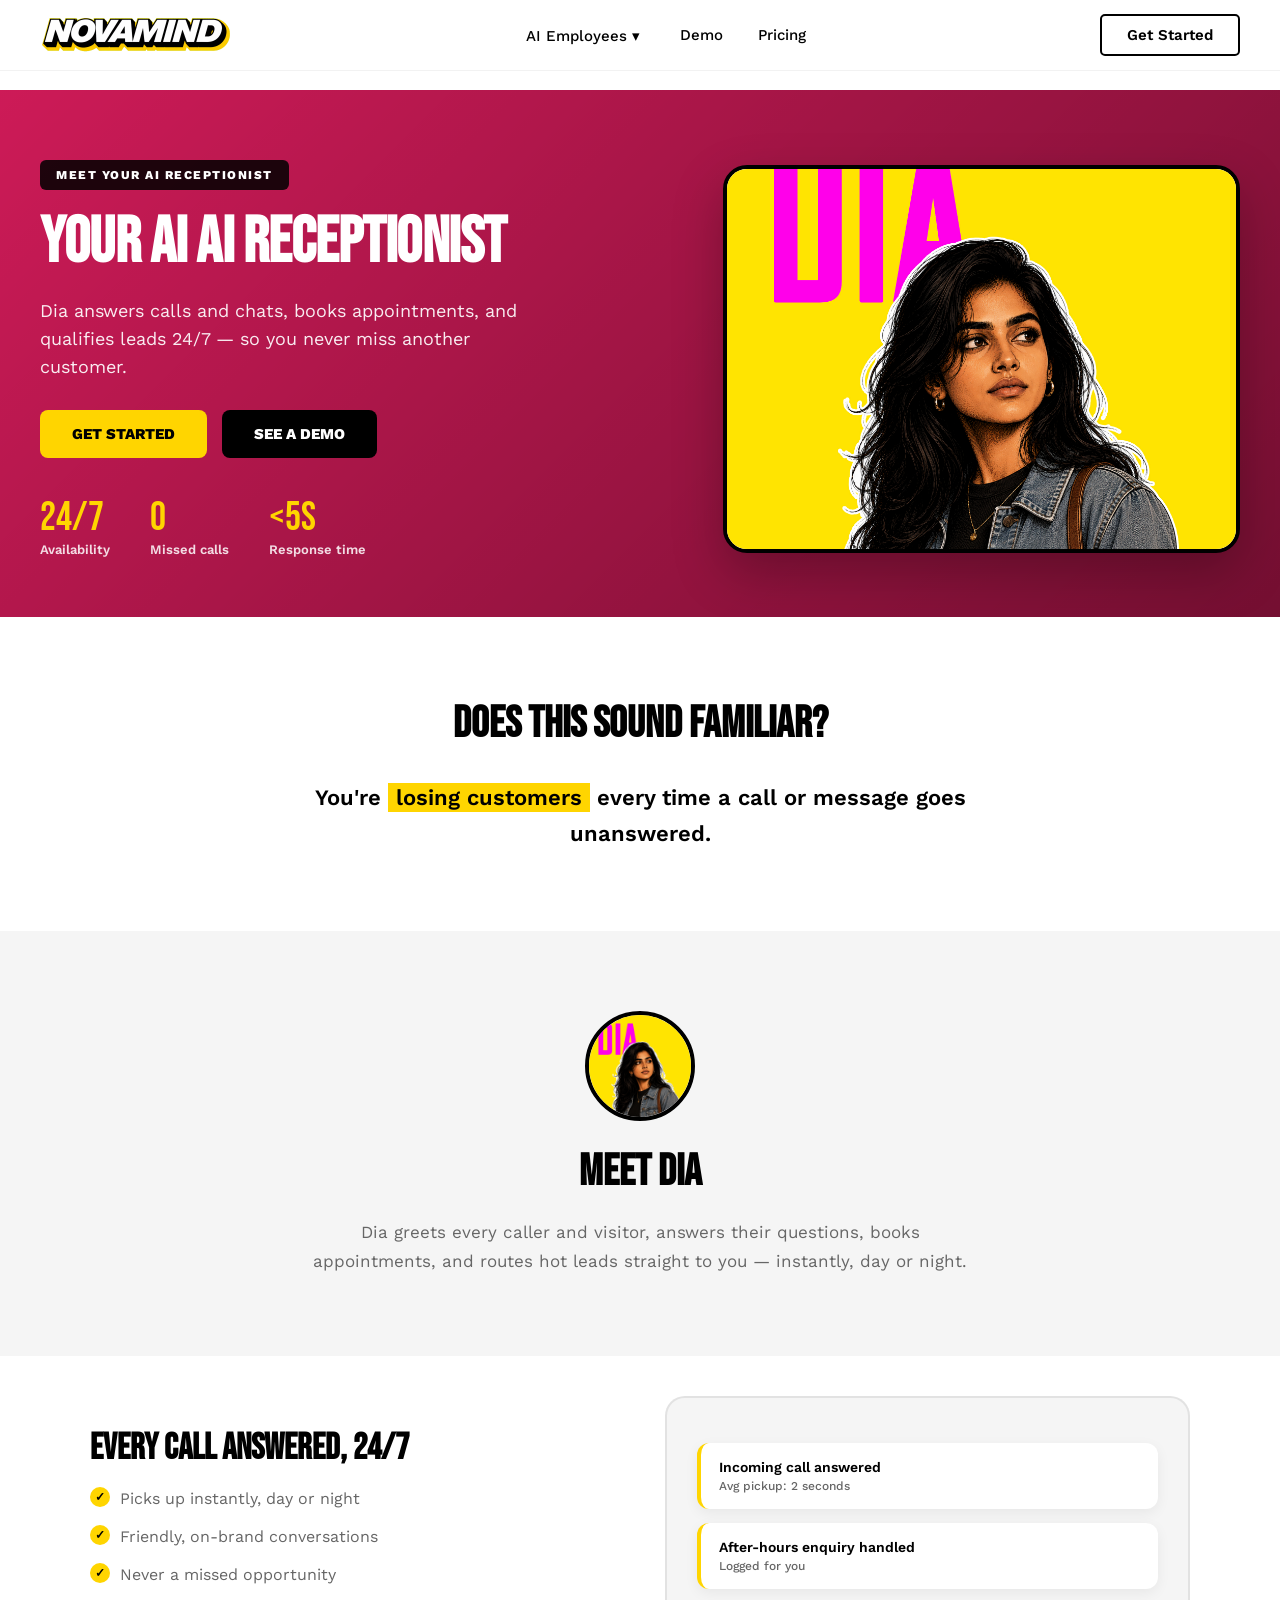
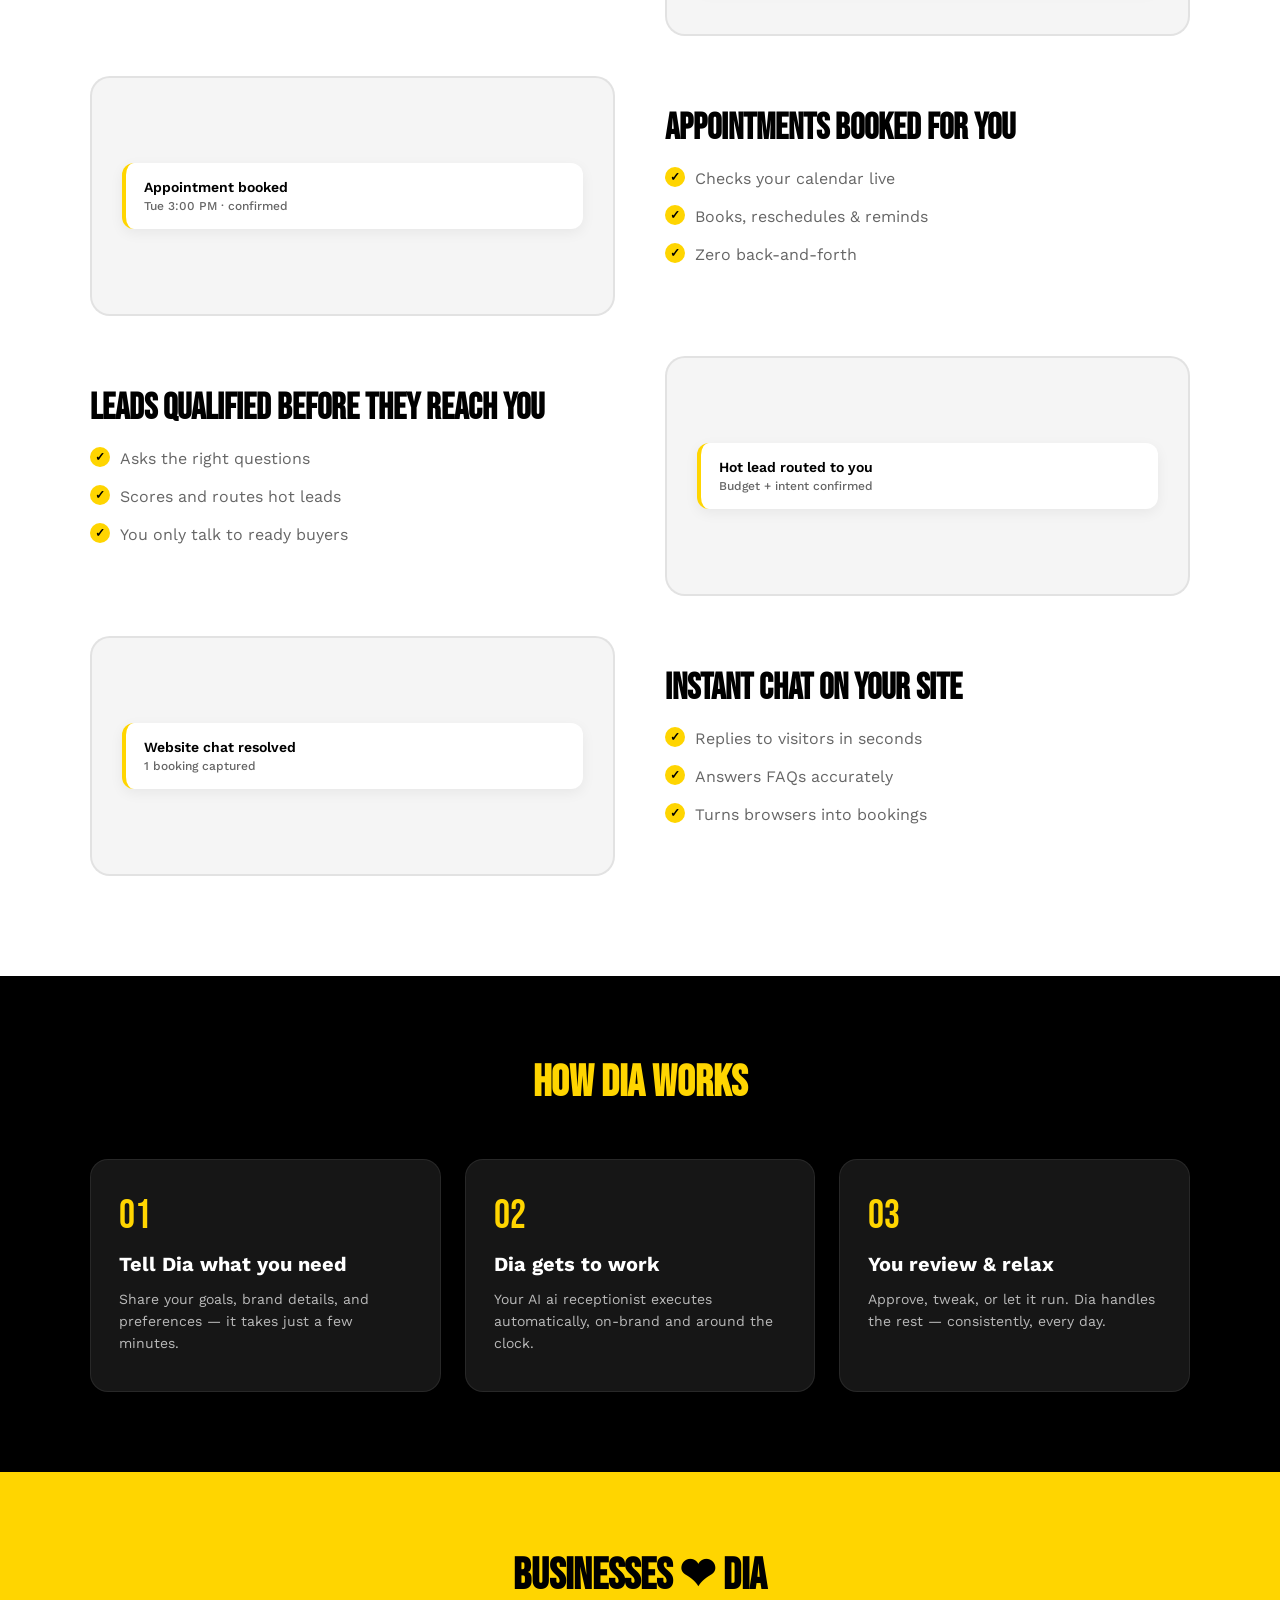
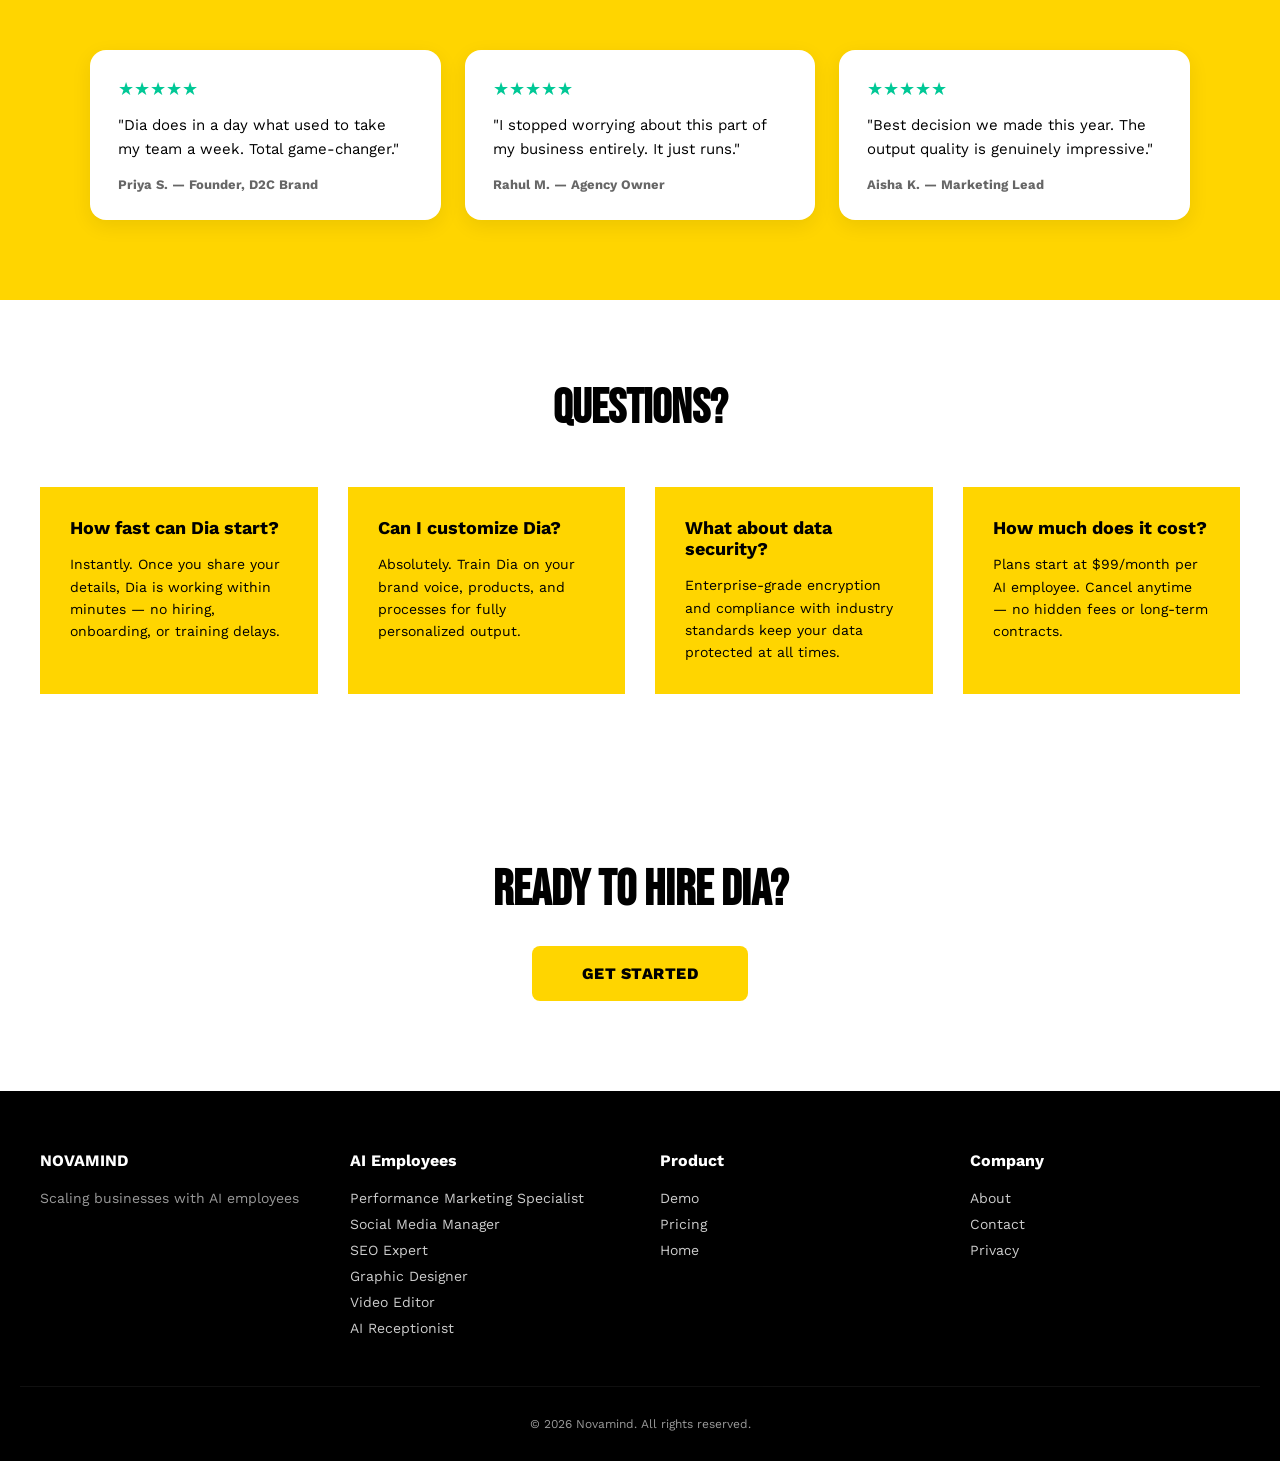
==== ai-receptionist.html @ 748427e6 "Add individual detail pages for all 6 AI employees Create Marblism-style detail pages (hero, meet, f" ====
<!DOCTYPE html>
<html lang="en">
<head>
    <meta charset="UTF-8">
    <meta name="viewport" content="width=device-width, initial-scale=1.0">
    <title>Dia — Your AI AI Receptionist | Novamind</title>
    <link rel="icon" type="image/png" href="images/favicon.png">
    <link rel="apple-touch-icon" href="images/favicon.png">
    <link rel="stylesheet" href="css/style.css?v=18">
    <link rel="stylesheet" href="css/employee.css?v=1">
</head>
<body>
    <header class="header">
        <div class="header-content">
            <a href="index.html" class="logo"><img src="images/novamind-logo-nopad.png" alt="NOVAMIND"></a>
            <nav class="nav desktop-nav">
                <div class="nav-dropdown-wrapper">
                    <a href="index.html#ai-employees" class="dropdown">AI Employees ▾</a>
                    <div class="ai-dropdown-panel">
                        <div class="ai-dropdown-grid">
                            <a href="performance-marketing.html" class="ai-emp-item">
                                <div class="ai-emp-avatar" style="background: #FF6F00;">
                                    <img src="images/jaggu.jpeg" alt="JAGGU" onerror="this.style.display='none'">
                                </div>
                                <div class="ai-emp-info">
                                    <h4>Performance Marketing Specialist</h4>
                                    <span>JAGGU</span>
                                </div>
                            </a>
                            <a href="social-media-manager.html" class="ai-emp-item">
                                <div class="ai-emp-avatar" style="background: #9C27B0;">
                                    <img src="images/radhe.jpeg" alt="RADHE" onerror="this.style.display='none'">
                                </div>
                                <div class="ai-emp-info">
                                    <h4>Social Media Manager</h4>
                                    <span>RADHE</span>
                                </div>
                            </a>
                            <a href="seo-expert.html" class="ai-emp-item">
                                <div class="ai-emp-avatar" style="background: #2962FF;">
                                    <img src="images/arjun.jpeg" alt="ARJUN" onerror="this.style.display='none'">
                                </div>
                                <div class="ai-emp-info">
                                    <h4>SEO Expert</h4>
                                    <span>ARJUN</span>
                                </div>
                            </a>
                            <a href="graphic-designer.html" class="ai-emp-item">
                                <div class="ai-emp-avatar" style="background: #00BCD4;">
                                    <img src="images/dayana.jpeg" alt="DAYANA" onerror="this.style.display='none'">
                                </div>
                                <div class="ai-emp-info">
                                    <h4>Graphic Designer</h4>
                                    <span>DAYANA</span>
                                </div>
                            </a>
                            <a href="video-editor.html" class="ai-emp-item">
                                <div class="ai-emp-avatar" style="background: #7C4DFF;">
                                    <img src="images/rukku.jpeg" alt="RUKKU" onerror="this.style.display='none'">
                                </div>
                                <div class="ai-emp-info">
                                    <h4>Video Editor</h4>
                                    <span>RUKKU</span>
                                </div>
                            </a>
                            <a href="ai-receptionist.html" class="ai-emp-item active">
                                <div class="ai-emp-avatar" style="background: #E91E63;">
                                    <img src="images/dia.jpeg" alt="DIA" onerror="this.style.display='none'">
                                </div>
                                <div class="ai-emp-info">
                                    <h4>AI Receptionist</h4>
                                    <span>DIA</span>
                                </div>
                            </a>
                        </div>
                    </div>
                </div>
                <a href="index.html#demo">Demo</a>
                <a href="index.html#pricing">Pricing</a>
            </nav>
            <div class="nav-actions desktop-nav">
                <a href="index.html#get-started" class="get-started-btn">Get Started</a>
            </div>
            <button class="hamburger-menu" id="hamburgerMenu"><span></span><span></span><span></span></button>
        </div>
    </header>

    <div class="mobile-menu-overlay" id="mobileMenuOverlay">
        <div class="mobile-menu-header">
            <a href="index.html" class="logo"><img src="images/novamind-logo-nopad.png" alt="NOVAMIND"></a>
            <button class="close-menu" id="closeMenu">✕</button>
        </div>
        <div class="mobile-menu-content">
            <div class="mobile-menu-section">
                <h3>AI Employees</h3>
                <div class="mobile-menu-grid">
                    <a href="performance-marketing.html" class="mobile-menu-card">
                        <div class="menu-card-img" style="background: #FF6F00;"></div>
                        <h4>Performance Marketing Specialist</h4>
                        <p>Jaggu — your AI performance marketing specialist.</p>
                    </a>
                    <a href="social-media-manager.html" class="mobile-menu-card">
                        <div class="menu-card-img" style="background: #9C27B0;"></div>
                        <h4>Social Media Manager</h4>
                        <p>Radhe — your AI social media manager.</p>
                    </a>
                    <a href="seo-expert.html" class="mobile-menu-card">
                        <div class="menu-card-img" style="background: #2962FF;"></div>
                        <h4>SEO Expert</h4>
                        <p>Arjun — your AI seo expert.</p>
                    </a>
                    <a href="graphic-designer.html" class="mobile-menu-card">
                        <div class="menu-card-img" style="background: #00BCD4;"></div>
                        <h4>Graphic Designer</h4>
                        <p>Dayana — your AI graphic designer.</p>
                    </a>
                    <a href="video-editor.html" class="mobile-menu-card">
                        <div class="menu-card-img" style="background: #7C4DFF;"></div>
                        <h4>Video Editor</h4>
                        <p>Rukku — your AI video editor.</p>
                    </a>
                    <a href="ai-receptionist.html" class="mobile-menu-card">
                        <div class="menu-card-img" style="background: #E91E63;"></div>
                        <h4>AI Receptionist</h4>
                        <p>Dia — your AI ai receptionist.</p>
                    </a>
                </div>
            </div>
            <div class="mobile-menu-buttons">
                <a href="index.html#get-started" class="mobile-get-started-btn">GET STARTED</a>
            </div>
        </div>
    </div>

    <main class="emp-page">
        <!-- Hero -->
        <section class="emp-hero" style="background-color: #E91E63;">
            <div class="emp-hero-inner">
                <div class="emp-hero-text">
                    <span class="emp-hero-tag">Meet your AI receptionist</span>
                    <h1>YOUR AI AI RECEPTIONIST</h1>
                    <p class="emp-hero-desc">Dia answers calls and chats, books appointments, and qualifies leads 24/7 — so you never miss another customer.</p>
                    <div class="emp-hero-cta">
                        <a href="index.html#get-started" class="emp-btn emp-btn-primary">GET STARTED</a>
                        <a href="index.html#demo" class="emp-btn emp-btn-secondary">SEE A DEMO</a>
                    </div>
                    <div class="emp-stats">
                        <div class="emp-stat"><div class="emp-stat-num">24/7</div><div class="emp-stat-label">Availability</div></div>
                        <div class="emp-stat"><div class="emp-stat-num">0</div><div class="emp-stat-label">Missed calls</div></div>
                        <div class="emp-stat"><div class="emp-stat-num"><5s</div><div class="emp-stat-label">Response time</div></div>
                    </div>
                </div>
                <div class="emp-hero-media">
                    <img src="images/dia.jpeg" alt="Dia, AI AI Receptionist">
                </div>
            </div>
        </section>

        <!-- Familiar -->
        <section class="emp-familiar">
            <h2>DOES THIS SOUND FAMILIAR?</h2>
            <blockquote>You're <span>losing customers</span> every time a call or message goes unanswered.</blockquote>
        </section>

        <!-- Meet -->
        <section class="emp-meet">
            <img src="images/dia.jpeg" alt="Dia" class="emp-meet-avatar">
            <h2>MEET DIA</h2>
            <p>Dia greets every caller and visitor, answers their questions, books appointments, and routes hot leads straight to you — instantly, day or night.</p>
        </section>

        <!-- Features -->
        <section class="emp-features">
        <div class="emp-feature">
            <div class="emp-feature-text">
                <h3>EVERY CALL ANSWERED, 24/7</h3>
                <ul>
                    <li>Picks up instantly, day or night</li>
                    <li>Friendly, on-brand conversations</li>
                    <li>Never a missed opportunity</li>
                </ul>
            </div>
            <div class="emp-feature-visual">
                <div class="emp-mock-row">Incoming call answered<small>Avg pickup: 2 seconds</small></div>
                <div class="emp-mock-row">After-hours enquiry handled<small>Logged for you</small></div>
            </div>
        </div>
        <div class="emp-feature">
            <div class="emp-feature-text">
                <h3>APPOINTMENTS BOOKED FOR YOU</h3>
                <ul>
                    <li>Checks your calendar live</li>
                    <li>Books, reschedules & reminds</li>
                    <li>Zero back-and-forth</li>
                </ul>
            </div>
            <div class="emp-feature-visual">
                <div class="emp-mock-row">Appointment booked<small>Tue 3:00 PM · confirmed</small></div>
            </div>
        </div>
        <div class="emp-feature">
            <div class="emp-feature-text">
                <h3>LEADS QUALIFIED BEFORE THEY REACH YOU</h3>
                <ul>
                    <li>Asks the right questions</li>
                    <li>Scores and routes hot leads</li>
                    <li>You only talk to ready buyers</li>
                </ul>
            </div>
            <div class="emp-feature-visual">
                <div class="emp-mock-row">Hot lead routed to you<small>Budget + intent confirmed</small></div>
            </div>
        </div>
        <div class="emp-feature">
            <div class="emp-feature-text">
                <h3>INSTANT CHAT ON YOUR SITE</h3>
                <ul>
                    <li>Replies to visitors in seconds</li>
                    <li>Answers FAQs accurately</li>
                    <li>Turns browsers into bookings</li>
                </ul>
            </div>
            <div class="emp-feature-visual">
                <div class="emp-mock-row">Website chat resolved<small>1 booking captured</small></div>
            </div>
        </div>
        </section>

        <!-- How it works -->
        <section class="emp-how">
            <h2>HOW DIA WORKS</h2>
            <div class="emp-how-grid">
            <div class="emp-step">
                <div class="emp-step-num">01</div>
                <h4>Tell Dia what you need</h4>
                <p>Share your goals, brand details, and preferences — it takes just a few minutes.</p>
            </div>
            <div class="emp-step">
                <div class="emp-step-num">02</div>
                <h4>Dia gets to work</h4>
                <p>Your AI ai receptionist executes automatically, on-brand and around the clock.</p>
            </div>
            <div class="emp-step">
                <div class="emp-step-num">03</div>
                <h4>You review & relax</h4>
                <p>Approve, tweak, or let it run. Dia handles the rest — consistently, every day.</p>
            </div>
            </div>
        </section>

        <!-- Reviews -->
        <section class="emp-reviews">
            <h2>BUSINESSES ❤ DIA</h2>
            <div class="emp-reviews-grid">
            <div class="emp-review">
                <div class="emp-review-stars">★★★★★</div>
                <p>"Dia does in a day what used to take my team a week. Total game-changer."</p>
                <div class="emp-review-author">Priya S. — Founder, D2C Brand</div>
            </div>
            <div class="emp-review">
                <div class="emp-review-stars">★★★★★</div>
                <p>"I stopped worrying about this part of my business entirely. It just runs."</p>
                <div class="emp-review-author">Rahul M. — Agency Owner</div>
            </div>
            <div class="emp-review">
                <div class="emp-review-stars">★★★★★</div>
                <p>"Best decision we made this year. The output quality is genuinely impressive."</p>
                <div class="emp-review-author">Aisha K. — Marketing Lead</div>
            </div>
            </div>
        </section>

        <!-- FAQ -->
        <section class="questions-section">
            <h2>QUESTIONS?</h2>
            <div class="questions-grid">
            <div class="question-card">
                <h3>How fast can Dia start?</h3>
                <p>Instantly. Once you share your details, Dia is working within minutes — no hiring, onboarding, or training delays.</p>
            </div>
            <div class="question-card">
                <h3>Can I customize Dia?</h3>
                <p>Absolutely. Train Dia on your brand voice, products, and processes for fully personalized output.</p>
            </div>
            <div class="question-card">
                <h3>What about data security?</h3>
                <p>Enterprise-grade encryption and compliance with industry standards keep your data protected at all times.</p>
            </div>
            <div class="question-card">
                <h3>How much does it cost?</h3>
                <p>Plans start at $99/month per AI employee. Cancel anytime — no hidden fees or long-term contracts.</p>
            </div>
            </div>
        </section>

        <!-- Bottom CTA -->
        <section class="emp-bottom">
            <h2>READY TO HIRE DIA?</h2>
            <a href="index.html#get-started" class="cta-button">GET STARTED</a>
        </section>
    </main>

    <footer>
        <div class="footer-content">
            <div class="footer-column">
                <h4>NOVAMIND</h4>
                <p class="footer-desc">Scaling businesses with AI employees</p>
            </div>
            <div class="footer-column">
                <h4>AI Employees</h4>
                <a href="performance-marketing.html">Performance Marketing Specialist</a>
                <a href="social-media-manager.html">Social Media Manager</a>
                <a href="seo-expert.html">SEO Expert</a>
                <a href="graphic-designer.html">Graphic Designer</a>
                <a href="video-editor.html">Video Editor</a>
                <a href="ai-receptionist.html">AI Receptionist</a>
            </div>
            <div class="footer-column">
                <h4>Product</h4>
                <a href="index.html#demo">Demo</a>
                <a href="index.html#pricing">Pricing</a>
                <a href="index.html">Home</a>
            </div>
            <div class="footer-column">
                <h4>Company</h4>
                <a href="#">About</a>
                <a href="#">Contact</a>
                <a href="#">Privacy</a>
            </div>
        </div>
        <div class="footer-bottom">© 2026 Novamind. All rights reserved.</div>
    </footer>

    <script src="js/script.js?v=3"></script>
</body>
</html>
---- css/style.css ----
/* Google Fonts */
@import url('https://fonts.googleapis.com/css2?family=Bebas+Neue&family=Work+Sans:wght@400;500;600;700;800;900&display=swap');

/* CSS Variables */
:root {
    --yellow: #FFD500;
    --black: #000000;
    --white: #FFFFFF;
    --gray: #666666;
    --light-gray: #f5f5f5;
}

/* Reset & Base Styles */
* {
    margin: 0;
    padding: 0;
    box-sizing: border-box;
}

body {
    font-family: 'Work Sans', sans-serif;
    overflow-x: hidden;
    scroll-behavior: smooth;
    background: var(--white);
}

/* Fixed Header - White Background */
.header {
    position: fixed;
    top: 0;
    left: 0;
    width: 100%;
    padding: 14px 0;
    background: rgba(255, 255, 255, 0.95);
    backdrop-filter: blur(10px);
    -webkit-backdrop-filter: blur(10px);
    z-index: 1000;
    transition: all 0.3s ease;
    border-bottom: 1px solid rgba(0, 0, 0, 0.05);
}

.header.scrolled {
    background: rgba(255, 255, 255, 0.98);
    box-shadow: 0 2px 10px rgba(0, 0, 0, 0.05);
}

.header-content {
    max-width: 1400px;
    margin: 0 auto;
    display: flex;
    justify-content: space-between;
    align-items: center;
    padding: 0 40px;
}

.logo {
    color: var(--black);
    font-size: 24px;
    font-weight: 900;
    letter-spacing: -0.5px;
    font-style: italic;
    display: inline-flex;
    align-items: center;
}

.logo img {
    height: 38px;
    width: auto;
    display: block;
}

.nav {
    display: flex;
    gap: 35px;
    align-items: center;
}

.nav a {
    color: var(--black);
    text-decoration: none;
    font-size: 15px;
    font-weight: 500;
    transition: opacity 0.3s ease;
    position: relative;
}

.nav a:hover {
    opacity: 0.6;
}

.dropdown::after {
    content: '';
    margin-left: 5px;
}

/* AI Employees Dropdown Panel */
.nav-dropdown-wrapper {
    position: relative;
}

.ai-dropdown-panel {
    position: absolute;
    top: calc(100% + 22px);
    left: -20px;
    width: 720px;
    max-width: 92vw;
    background: var(--white);
    border: 4px solid var(--black);
    border-radius: 24px;
    box-shadow: 0 20px 60px rgba(0, 0, 0, 0.18);
    padding: 30px;
    opacity: 0;
    visibility: hidden;
    transform: translateY(10px);
    transition: opacity 0.25s ease, transform 0.25s ease, visibility 0.25s ease;
    z-index: 1500;
}

.nav-dropdown-wrapper:hover .ai-dropdown-panel {
    opacity: 1;
    visibility: visible;
    transform: translateY(0);
}

/* Invisible bridge so hover doesn't break between link and panel */
.ai-dropdown-panel::before {
    content: '';
    position: absolute;
    top: -30px;
    left: 0;
    width: 100%;
    height: 30px;
}

.ai-dropdown-grid {
    display: grid;
    grid-template-columns: 1fr 1fr;
    gap: 12px 30px;
}

.ai-emp-item {
    display: flex;
    align-items: center;
    gap: 16px;
    padding: 12px;
    border-radius: 16px;
    text-decoration: none;
    transition: background 0.2s ease;
}

.ai-emp-item:hover {
    background: var(--light-gray);
}

.ai-emp-avatar {
    width: 56px;
    height: 56px;
    border-radius: 14px;
    flex-shrink: 0;
    overflow: hidden;
}

.ai-emp-avatar img {
    width: 100%;
    height: 100%;
    object-fit: cover;
}

.ai-emp-info h4 {
    font-size: 18px;
    font-weight: 700;
    color: var(--black);
    margin-bottom: 2px;
    line-height: 1.2;
}

.ai-emp-info span {
    font-size: 13px;
    font-weight: 600;
    color: var(--gray);
    letter-spacing: 1px;
    text-transform: uppercase;
}

.nav-actions {
    display: flex;
    gap: 20px;
    align-items: center;
}

.login-btn {
    color: var(--black);
    text-decoration: none;
    font-size: 15px;
    font-weight: 500;
    transition: opacity 0.3s ease;
}

.login-btn:hover {
    opacity: 0.6;
}

.get-started-btn {
    color: var(--black);
    text-decoration: none;
    font-size: 15px;
    font-weight: 600;
    padding: 10px 25px;
    border: 2px solid var(--black);
    border-radius: 5px;
    transition: all 0.3s ease;
}

.get-started-btn:hover {
    background: var(--black);
    color: var(--white);
}

/* Hamburger Menu - Hidden on Desktop */
.hamburger-menu {
    display: none;
    flex-direction: column;
    gap: 5px;
    background: transparent;
    border: none;
    cursor: pointer;
    padding: 8px;
    border-radius: 8px;
    transition: background 0.3s ease;
}

.hamburger-menu:hover {
    background: rgba(0, 0, 0, 0.05);
}

.hamburger-menu span {
    width: 25px;
    height: 3px;
    background: var(--black);
    border-radius: 2px;
    transition: all 0.3s ease;
}

/* Mobile Menu Overlay */
.mobile-menu-overlay {
    position: fixed;
    top: 0;
    left: 0;
    width: 100%;
    height: 100vh;
    background: var(--white);
    z-index: 2000;
    opacity: 0;
    visibility: hidden;
    transition: opacity 0.3s ease, visibility 0.3s ease;
    overflow-y: auto;
}

.mobile-menu-overlay.active {
    opacity: 1;
    visibility: visible;
}

.mobile-menu-header {
    display: flex;
    justify-content: space-between;
    align-items: center;
    padding: 20px;
    border-bottom: 1px solid rgba(0, 0, 0, 0.1);
}

.close-menu {
    background: rgba(0, 0, 0, 0.05);
    border: none;
    width: 45px;
    height: 45px;
    border-radius: 10px;
    font-size: 24px;
    cursor: pointer;
    display: flex;
    align-items: center;
    justify-content: center;
    transition: background 0.3s ease;
}

.close-menu:hover {
    background: rgba(0, 0, 0, 0.1);
}

.mobile-menu-content {
    padding: 30px 20px;
}

.mobile-menu-section h3 {
    font-size: 28px;
    font-weight: 700;
    margin-bottom: 20px;
}

.mobile-menu-grid {
    display: flex;
    flex-direction: column;
    gap: 15px;
    margin-bottom: 40px;
}

.mobile-menu-card {
    background: var(--white);
    border: 1px solid rgba(0, 0, 0, 0.1);
    border-radius: 15px;
    padding: 20px;
    text-decoration: none;
    color: var(--black);
    transition: transform 0.3s ease, box-shadow 0.3s ease;
}

.mobile-menu-card:hover {
    transform: translateY(-5px);
    box-shadow: 0 10px 30px rgba(0, 0, 0, 0.1);
}

.menu-card-img {
    width: 100%;
    height: 150px;
    border-radius: 10px;
    margin-bottom: 15px;
}

.mobile-menu-card h4 {
    font-size: 22px;
    font-weight: 700;
    margin-bottom: 8px;
}

.mobile-menu-card p {
    font-size: 14px;
    color: var(--gray);
    line-height: 1.5;
}

.mobile-menu-buttons {
    display: flex;
    flex-direction: column;
    gap: 15px;
}

.mobile-login-btn,
.mobile-get-started-btn {
    display: block;
    text-align: center;
    padding: 18px;
    border-radius: 10px;
    text-decoration: none;
    font-weight: 700;
    font-size: 16px;
    transition: all 0.3s ease;
}

.mobile-login-btn {
    background: var(--light-gray);
    color: var(--black);
}

.mobile-login-btn:hover {
    background: rgba(0, 0, 0, 0.1);
}

.mobile-get-started-btn {
    background: var(--yellow);
    color: var(--black);
}

.mobile-get-started-btn:hover {
    transform: translateY(-2px);
    box-shadow: 0 10px 25px rgba(255, 213, 0, 0.3);
}

/* Employee Cards Top - Two-row opposite marquee */
.employee-cards-top {
    overflow: hidden;
    padding: 100px 0 40px 0;
    background: var(--white);
}

.marquee-row {
    display: flex;
    overflow: hidden;
}

.marquee-row + .marquee-row {
    margin-top: 15px;
}

/* Desktop: single row only (hide the second/opposite row) */
.marquee-left {
    display: none;
}

.marquee-track {
    display: flex;
    flex-shrink: 0;
    will-change: transform;
}

.marquee-right .marquee-track {
    animation: marqueeRight 45s linear infinite;
}

.marquee-left .marquee-track {
    animation: marqueeLeft 45s linear infinite;
}

.marquee-row:hover .marquee-track {
    animation-play-state: paused;
}

@keyframes marqueeLeft {
    from { transform: translateX(0); }
    to   { transform: translateX(-50%); }
}

@keyframes marqueeRight {
    from { transform: translateX(-50%); }
    to   { transform: translateX(0); }
}

.employee-card-large {
    min-width: 320px;
    flex-shrink: 0;
    margin-right: 15px;
}

.card-img-large {
    width: 320px;
    height: 320px;
    border-radius: 25px;
    position: relative;
    overflow: hidden;
    transition: transform 0.3s ease;
    cursor: pointer;
    display: flex;
    align-items: flex-end;
    padding: 25px;
}

.employee-card-large:hover .card-img-large {
    transform: scale(1.05);
}

.card-photo {
    position: absolute;
    top: 0;
    left: 0;
    width: 100%;
    height: 100%;
    object-fit: cover;
    z-index: 1;
}

.card-content {
    width: 100%;
    position: relative;
    z-index: 2;
}

.card-label {
    display: none;
}

.card-title {
    background: var(--white);
    color: var(--black);
    padding: 10px 18px;
    display: inline-block;
    font-size: 14px;
    font-weight: 700;
    border-radius: 8px;
}

/* Hero Section */
.hero {
    background: var(--white);
    padding: 100px 40px 80px;
    text-align: center;
}

.hero h1 {
    font-family: 'Bebas Neue', sans-serif;
    font-size: 90px;
    letter-spacing: -1px;
    margin-bottom: 30px;
    line-height: 1;
    animation: fadeInUp 0.8s ease-out;
}

.hero p {
    font-size: 20px;
    color: var(--black);
    margin-bottom: 40px;
    line-height: 1.5;
    animation: fadeInUp 0.8s ease-out 0.2s backwards;
    font-weight: 400;
}

.cta-button {
    background: var(--yellow);
    color: var(--black);
    padding: 18px 50px;
    border: none;
    font-size: 16px;
    font-weight: 800;
    cursor: pointer;
    text-decoration: none;
    display: inline-block;
    transition: all 0.3s ease;
    animation: fadeInUp 0.8s ease-out 0.4s backwards;
    border-radius: 8px;
    letter-spacing: 0.5px;
}

.cta-button:hover {
    transform: translateY(-2px);
    box-shadow: 0 10px 25px rgba(255, 213, 0, 0.4);
}

.badges {
    display: flex;
    justify-content: center;
    gap: 30px;
    margin-top: 60px;
    flex-wrap: wrap;
}

.badge {
    display: flex;
    align-items: center;
    gap: 15px;
    padding: 15px 25px;
    background: var(--light-gray);
    border-radius: 10px;
}

.badge-icon {
    font-size: 32px;
}

.badge-text {
    text-align: left;
}

.badge-label {
    font-size: 10px;
    font-weight: 700;
    color: var(--gray);
    letter-spacing: 1px;
}

.badge-title {
    font-size: 14px;
    font-weight: 700;
    color: var(--black);
}

.badge-stars {
    font-size: 24px;
    color: #00C896;
}

.badge-subtitle {
    font-size: 14px;
    font-weight: 700;
    color: var(--black);
    margin-top: 5px;
}

.btn-center {
    margin-top: 40px;
}

/* Business Section */
.business-section {
    background: var(--white);
    padding: 80px 20px;
    max-width: 1200px;
    margin: 0 auto;
}

.business-section h2 {
    font-family: 'Bebas Neue', sans-serif;
    font-size: 56px;
    margin-bottom: 50px;
    text-align: center;
    line-height: 1.2;
}

.business-image-container {
    max-width: 700px;
    margin: 0 auto 50px;
    text-align: center;
}

.business-image {
    width: 100%;
    height: auto;
    border-radius: 20px;
    box-shadow: 0 10px 40px rgba(0, 0, 0, 0.1);
}

.business-subtitle {
    font-family: 'Bebas Neue', sans-serif;
    font-size: 42px;
    margin-bottom: 40px;
    text-align: center;
    line-height: 1.3;
}

.intro-text {
    font-size: 20px;
    line-height: 1.8;
    margin-bottom: 60px;
    text-align: center;
}

.highlight-box {
    background: var(--yellow);
    padding: 5px 15px;
    display: inline-block;
    font-weight: 700;
    margin: 0 5px;
}

.business-grid {
    display: grid;
    grid-template-columns: 1fr 1fr;
    gap: 40px;
    margin-top: 40px;
}

.business-item h3 {
    font-size: 24px;
    margin-bottom: 15px;
    font-weight: 700;
}

.business-item p {
    color: var(--gray);
    line-height: 1.6;
    font-size: 15px;
}

/* Team Section */
.team-section {
    background: var(--yellow);
    padding: 80px 20px;
    text-align: center;
}

.team-section h2 {
    font-family: 'Bebas Neue', sans-serif;
    font-size: 56px;
    margin-bottom: 20px;
    line-height: 1.2;
}

.section-subtitle {
    font-size: 18px;
    margin-bottom: 60px;
    font-weight: 500;
}

.team-cards-container {
    display: flex;
    overflow-x: auto;
    gap: 0;
    max-width: 100%;
    margin: 0 auto 40px;
    scrollbar-width: none;
    padding: 0 20px;
}

.team-cards-container::-webkit-scrollbar {
    display: none;
}

.team-card-vertical {
    min-width: 350px;
    flex-shrink: 0;
    background: var(--white);
    display: flex;
    flex-direction: column;
    border-right: 3px solid var(--yellow);
}

.team-card-vertical:last-child {
    border-right: none;
}

.team-card-image {
    height: 400px;
    position: relative;
    display: flex;
    align-items: flex-start;
    justify-content: center;
    padding: 30px;
    overflow: hidden;
}

.team-card-name {
    position: absolute;
    top: 30px;
    left: 30px;
    font-size: 72px;
    font-weight: 900;
    font-style: italic;
    color: rgba(255, 255, 255, 0.3);
    line-height: 1;
    letter-spacing: -2px;
}

.team-member-img {
    width: 100%;
    height: 100%;
    object-fit: cover;
    position: absolute;
    top: 0;
    left: 0;
}

.team-card-content {
    padding: 30px;
    text-align: left;
    background: var(--white);
}

.team-card-content h3 {
    font-size: 20px;
    font-weight: 800;
    margin-bottom: 15px;
    color: var(--black);
}

.team-card-content p {
    font-size: 14px;
    line-height: 1.6;
    color: var(--gray);
}

.stats {
    font-size: 12px;
    color: var(--gray);
    font-weight: 600;
}

/* Services Section - 12 Box Grid */
.services-section {
    padding: 80px 40px;
    background: var(--white);
    text-align: center;
}

.services-section h2 {
    font-family: 'Bebas Neue', sans-serif;
    font-size: 48px;
    margin-bottom: 60px;
}

.services-grid {
    display: grid;
    grid-template-columns: repeat(4, 1fr);
    gap: 20px;
    max-width: 1400px;
    margin: 0 auto;
}

.service-box {
    position: relative;
    min-height: 250px;
    transition: transform 0.3s ease;
}

.service-box:hover {
    transform: translateY(-10px);
}

.service-content {
    height: 100%;
    padding: 38px 30px;
    border-radius: 18px;
    background-color: #161616;        /* fallback until anime image is added */
    background-size: cover;
    background-position: center;
    background-repeat: no-repeat;
    color: var(--white);
    border: 1px solid rgba(255, 255, 255, 0.06);
    display: flex;
    flex-direction: column;
    justify-content: center;
    text-align: left;
    position: relative;
    overflow: hidden;
    box-shadow: 0 6px 22px rgba(0, 0, 0, 0.12);
    transition: border-color 0.3s ease, box-shadow 0.3s ease, transform 0.3s ease;
}

/* Dark overlay over the image so text stays readable & on-brand */
.service-content::after {
    content: '';
    position: absolute;
    inset: 0;
    border-radius: inherit;
    background: linear-gradient(160deg, rgba(10, 10, 10, 0.6) 0%, rgba(0, 0, 0, 0.85) 100%);
    z-index: 1;
    transition: background 0.3s ease;
}

.service-box:hover .service-content::after {
    background: linear-gradient(160deg, rgba(10, 10, 10, 0.5) 0%, rgba(0, 0, 0, 0.8) 100%);
}

/* Yellow accent bar that grows on hover */
.service-content::before {
    content: '';
    position: absolute;
    top: 0;
    left: 0;
    width: 4px;
    height: 100%;
    background: var(--yellow);
    transform: scaleY(0);
    transform-origin: top;
    transition: transform 0.35s ease;
    z-index: 2;
}

.service-box:hover .service-content {
    border-color: rgba(255, 213, 0, 0.35);
    box-shadow: 0 16px 36px rgba(255, 213, 0, 0.18);
}

.service-box:hover .service-content::before {
    transform: scaleY(1);
}

/* Keep text above the overlay */
.service-content h3,
.service-content p {
    position: relative;
    z-index: 2;
}

.service-content h3 {
    font-size: 20px;
    font-weight: 800;
    margin-bottom: 15px;
    line-height: 1.3;
    color: var(--yellow);
}

.service-content p {
    font-size: 14px;
    line-height: 1.6;
    color: rgba(255, 255, 255, 0.85);
}

/* Monthly Section */
.monthly-section {
    background: var(--yellow);
    padding: 80px 20px;
    text-align: center;
}

.monthly-section h2 {
    font-family: 'Bebas Neue', sans-serif;
    font-size: 48px;
    margin-bottom: 50px;
    line-height: 1.2;
}

.features-grid {
    display: grid;
    grid-template-columns: repeat(auto-fit, minmax(300px, 1fr));
    gap: 30px;
    max-width: 1200px;
    margin: 0 auto;
}

.feature-card {
    background: var(--white);
    padding: 40px 30px;
    text-align: left;
    transition: transform 0.3s ease;
}

.feature-card:hover {
    transform: translateY(-5px);
}

.feature-icon {
    width: 60px;
    height: 60px;
    background: var(--yellow);
    border-radius: 50%;
    display: flex;
    align-items: center;
    justify-content: center;
    font-size: 28px;
    margin-bottom: 20px;
}

.feature-card h3 {
    font-size: 20px;
    margin-bottom: 15px;
    font-weight: 700;
}

.feature-card p {
    font-size: 14px;
    line-height: 1.6;
    color: var(--gray);
}

/* Platform Section */
.platform-section {
    padding: 80px 20px;
    background: var(--white);
    text-align: center;
}

.platform-section h2 {
    font-family: 'Bebas Neue', sans-serif;
    font-size: 48px;
    margin-bottom: 20px;
    line-height: 1.2;
}

.platform-section p {
    font-size: 18px;
    color: var(--gray);
    margin-bottom: 40px;
    max-width: 700px;
    margin-left: auto;
    margin-right: auto;
    line-height: 1.6;
}

/* Questions Section */
.questions-section {
    padding: 80px 20px;
    background: var(--white);
}

.questions-section h2 {
    font-family: 'Bebas Neue', sans-serif;
    font-size: 48px;
    margin-bottom: 50px;
    text-align: center;
}

.questions-grid {
    display: grid;
    grid-template-columns: repeat(auto-fit, minmax(250px, 1fr));
    gap: 30px;
    max-width: 1200px;
    margin: 0 auto;
}

.question-card {
    background: var(--yellow);
    padding: 30px;
    text-align: left;
    transition: transform 0.3s ease;
}

.question-card:hover {
    transform: translateY(-5px);
}

.question-card h3 {
    font-size: 18px;
    margin-bottom: 15px;
    font-weight: 700;
}

.question-card p {
    font-size: 14px;
    line-height: 1.6;
}

/* Age Section */
.age-section {
    padding: 80px 20px;
    background: var(--white);
    text-align: center;
}

.age-section h2 {
    font-family: 'Bebas Neue', sans-serif;
    font-size: 48px;
    margin-bottom: 50px;
}

.age-grid {
    display: grid;
    grid-template-columns: repeat(auto-fit, minmax(300px, 1fr));
    gap: 20px;
    max-width: 1200px;
    margin: 0 auto;
}

.age-img {
    width: 100%;
    height: 250px;
    border-radius: 10px;
    transition: transform 0.3s ease;
}

.age-card:hover .age-img {
    transform: scale(1.05);
}

/* Join Section */
.join-section {
    background: var(--yellow);
    padding: 100px 20px;
    text-align: center;
}

.join-section h2 {
    font-family: 'Bebas Neue', sans-serif;
    font-size: 56px;
    margin-bottom: 50px;
    line-height: 1.2;
}

.join-illustration {
    max-width: 1000px;
    margin: 0 auto;
}

.illustration-placeholder {
    background: var(--white);
    border-radius: 20px;
    padding: 100px 40px;
    font-size: 18px;
    font-weight: 600;
    color: var(--gray);
}

/* Footer */
footer {
    background: var(--black);
    color: var(--white);
    padding: 60px 20px 30px;
}

.footer-content {
    max-width: 1200px;
    margin: 0 auto;
    display: grid;
    grid-template-columns: repeat(auto-fit, minmax(200px, 1fr));
    gap: 40px;
    margin-bottom: 40px;
}

.footer-column h4 {
    font-size: 16px;
    margin-bottom: 20px;
    font-weight: 700;
}

.footer-desc {
    opacity: 0.6;
    font-size: 14px;
    margin-top: 10px;
}

.footer-column a {
    display: block;
    color: var(--white);
    text-decoration: none;
    margin-bottom: 10px;
    font-size: 14px;
    opacity: 0.8;
    transition: opacity 0.3s ease;
}

.footer-column a:hover {
    opacity: 1;
}

.footer-bottom {
    text-align: center;
    padding-top: 30px;
    border-top: 1px solid rgba(255, 255, 255, 0.1);
    font-size: 12px;
    opacity: 0.6;
}

/* Animations */
@keyframes fadeInUp {
    from {
        opacity: 0;
        transform: translateY(30px);
    }
    to {
        opacity: 1;
        transform: translateY(0);
    }
}

/* Responsive Design */
@media (max-width: 1200px) {
    .employee-card-large {
        min-width: 280px;
    }
    
    .card-img-large {
        width: 280px;
        height: 280px;
    }
    
    .services-grid {
        grid-template-columns: repeat(3, 1fr);
    }
}

@media (max-width: 768px) {
    .hero h1 {
        font-size: 48px;
    }

    /* Mobile: show the second row for the two-row opposite marquee */
    .marquee-left {
        display: flex;
    }

    .business-grid {
        grid-template-columns: 1fr;
    }

    .team-grid {
        grid-template-columns: 1fr;
    }

    .features-grid {
        grid-template-columns: 1fr;
    }

    .questions-grid {
        grid-template-columns: 1fr;
    }

    .age-grid {
        grid-template-columns: 1fr;
    }

    /* Mobile Header - Show Hamburger, Hide Desktop Nav */
    .header-content {
        padding: 0 20px;
    }

    .desktop-nav {
        display: none !important;
    }

    .hamburger-menu {
        display: flex;
    }

    .logo {
        font-size: 20px;
    }

    .logo img {
        height: 32px;
    }

    .employee-card-large {
        min-width: 170px;
        margin-right: 12px;
    }

    .card-img-large {
        width: 170px;
        height: 170px;
        border-radius: 18px;
        padding: 15px;
    }

    .card-title {
        font-size: 11px;
        padding: 7px 12px;
    }

    .services-grid {
        grid-template-columns: repeat(2, 1fr);
        gap: 15px;
    }
    
    .service-box {
        min-height: 220px;
    }
}

@media (max-width: 480px) {
    .hero h1 {
        font-size: 36px;
    }

    .team-section h2,
    .join-section h2 {
        font-size: 40px;
    }

    .business-section h2,
    .platform-section h2,
    .services-section h2,
    .monthly-section h2,
    .questions-section h2,
    .age-section h2 {
        font-size: 36px;
    }

    .logo {
        font-size: 18px;
    }

    .logo img {
        height: 28px;
    }

    .employee-card-large {
        min-width: 145px;
    }

    .card-img-large {
        width: 145px;
        height: 145px;
    }
    
    .services-grid {
        grid-template-columns: 1fr;
    }
    
    .service-content {
        padding: 30px 25px;
    }
    
    .mobile-menu-content {
        padding: 20px 15px;
    }
    
    .mobile-menu-section h3 {
        font-size: 24px;
    }
}
---- css/employee.css ----
/* ===== Employee Detail Page Styles ===== */

.ai-emp-item.active {
    background: var(--light-gray);
}

.emp-page {
    padding-top: 90px; /* clear fixed header */
}

/* Hero */
.emp-hero {
    position: relative;
    color: var(--white);
    padding: 70px 40px 60px;
    overflow: hidden;
}

.emp-hero::before {
    content: '';
    position: absolute;
    inset: 0;
    background: linear-gradient(135deg, rgba(0, 0, 0, 0.12) 0%, rgba(0, 0, 0, 0.5) 100%);
}

.emp-hero-inner {
    position: relative;
    z-index: 1;
    max-width: 1200px;
    margin: 0 auto;
    display: grid;
    grid-template-columns: 1.1fr 0.9fr;
    gap: 50px;
    align-items: center;
}

.emp-hero-tag {
    display: inline-block;
    background: rgba(0, 0, 0, 0.85);
    color: var(--white);
    font-size: 12px;
    font-weight: 800;
    letter-spacing: 1.5px;
    text-transform: uppercase;
    padding: 8px 16px;
    border-radius: 6px;
    margin-bottom: 22px;
}

.emp-hero h1 {
    font-family: 'Bebas Neue', sans-serif;
    font-size: 64px;
    line-height: 0.98;
    color: var(--white);
    margin-bottom: 22px;
    letter-spacing: -0.5px;
}

.emp-hero-desc {
    font-size: 18px;
    line-height: 1.55;
    color: rgba(255, 255, 255, 0.92);
    margin-bottom: 30px;
    max-width: 520px;
}

.emp-hero-cta {
    display: flex;
    gap: 15px;
    flex-wrap: wrap;
    margin-bottom: 40px;
}

.emp-btn {
    text-decoration: none;
    font-weight: 800;
    font-size: 15px;
    padding: 15px 32px;
    border-radius: 8px;
    transition: transform 0.25s ease, box-shadow 0.25s ease;
    display: inline-block;
}

.emp-btn-primary {
    background: var(--yellow);
    color: var(--black);
}

.emp-btn-primary:hover {
    transform: translateY(-2px);
    box-shadow: 0 10px 25px rgba(0, 0, 0, 0.2);
}

.emp-btn-secondary {
    background: var(--black);
    color: var(--white);
}

.emp-btn-secondary:hover {
    transform: translateY(-2px);
    box-shadow: 0 10px 25px rgba(0, 0, 0, 0.2);
}

.emp-stats {
    display: flex;
    gap: 40px;
    flex-wrap: wrap;
}

.emp-stat-num {
    font-family: 'Bebas Neue', sans-serif;
    font-size: 40px;
    color: var(--yellow);
    line-height: 1;
}

.emp-stat-label {
    font-size: 13px;
    font-weight: 600;
    color: rgba(255, 255, 255, 0.85);
    margin-top: 4px;
}

.emp-hero-media {
    border-radius: 24px;
    overflow: hidden;
    border: 4px solid var(--black);
    box-shadow: 0 20px 50px rgba(0, 0, 0, 0.25);
    background: var(--white);
    aspect-ratio: 4 / 3;
}

.emp-hero-media img {
    width: 100%;
    height: 100%;
    object-fit: cover;
    display: block;
}

/* Familiar / quote */
.emp-familiar {
    background: var(--white);
    padding: 80px 20px;
    text-align: center;
}

.emp-familiar h2 {
    font-family: 'Bebas Neue', sans-serif;
    font-size: 44px;
    margin-bottom: 30px;
}

.emp-familiar blockquote {
    max-width: 720px;
    margin: 0 auto;
    font-size: 22px;
    line-height: 1.6;
    font-weight: 600;
    color: var(--black);
}

.emp-familiar blockquote span {
    background: var(--yellow);
    padding: 2px 8px;
}

/* Meet */
.emp-meet {
    background: var(--light-gray);
    padding: 80px 20px;
    text-align: center;
}

.emp-meet-avatar {
    width: 110px;
    height: 110px;
    border-radius: 50%;
    object-fit: cover;
    border: 4px solid var(--black);
    margin: 0 auto 24px;
    display: block;
}

.emp-meet h2 {
    font-family: 'Bebas Neue', sans-serif;
    font-size: 44px;
    margin-bottom: 20px;
}

.emp-meet p {
    max-width: 680px;
    margin: 0 auto;
    font-size: 17px;
    line-height: 1.7;
    color: var(--gray);
}

/* Features (alternating) */
.emp-features {
    background: var(--white);
    padding: 40px 20px 60px;
}

.emp-feature {
    max-width: 1100px;
    margin: 0 auto 40px;
    display: grid;
    grid-template-columns: 1fr 1fr;
    gap: 50px;
    align-items: center;
}

.emp-feature:nth-child(even) .emp-feature-text {
    order: 2;
}

.emp-feature h3 {
    font-family: 'Bebas Neue', sans-serif;
    font-size: 36px;
    line-height: 1.05;
    margin-bottom: 20px;
}

.emp-feature ul {
    list-style: none;
}

.emp-feature li {
    position: relative;
    padding-left: 30px;
    margin-bottom: 14px;
    font-size: 16px;
    line-height: 1.5;
    color: var(--gray);
}

.emp-feature li::before {
    content: '✓';
    position: absolute;
    left: 0;
    top: 0;
    width: 20px;
    height: 20px;
    background: var(--yellow);
    color: var(--black);
    border-radius: 50%;
    font-size: 12px;
    font-weight: 800;
    display: flex;
    align-items: center;
    justify-content: center;
}

.emp-feature-visual {
    background: var(--light-gray);
    border: 2px solid rgba(0, 0, 0, 0.08);
    border-radius: 20px;
    padding: 30px;
    min-height: 240px;
    display: flex;
    flex-direction: column;
    gap: 14px;
    justify-content: center;
}

.emp-mock-row {
    background: var(--white);
    border-radius: 12px;
    padding: 16px 18px;
    box-shadow: 0 4px 14px rgba(0, 0, 0, 0.06);
    font-size: 14px;
    font-weight: 600;
    color: var(--black);
    border-left: 4px solid var(--yellow);
}

.emp-mock-row small {
    display: block;
    font-weight: 500;
    color: var(--gray);
    margin-top: 4px;
    font-size: 12px;
}

/* How it works */
.emp-how {
    background: var(--black);
    color: var(--white);
    padding: 80px 20px;
    text-align: center;
}

.emp-how h2 {
    font-family: 'Bebas Neue', sans-serif;
    font-size: 44px;
    margin-bottom: 50px;
    color: var(--yellow);
}

.emp-how-grid {
    max-width: 1100px;
    margin: 0 auto;
    display: grid;
    grid-template-columns: repeat(3, 1fr);
    gap: 24px;
}

.emp-step {
    background: #161616;
    border: 1px solid rgba(255, 255, 255, 0.08);
    border-radius: 18px;
    padding: 36px 28px;
    text-align: left;
}

.emp-step-num {
    font-family: 'Bebas Neue', sans-serif;
    font-size: 40px;
    color: var(--yellow);
    line-height: 1;
    margin-bottom: 16px;
}

.emp-step h4 {
    font-size: 20px;
    margin-bottom: 12px;
}

.emp-step p {
    font-size: 14px;
    line-height: 1.6;
    color: rgba(255, 255, 255, 0.7);
}

/* Reviews */
.emp-reviews {
    background: var(--yellow);
    padding: 80px 20px;
    text-align: center;
}

.emp-reviews h2 {
    font-family: 'Bebas Neue', sans-serif;
    font-size: 44px;
    margin-bottom: 50px;
    line-height: 1.1;
}

.emp-reviews-grid {
    max-width: 1100px;
    margin: 0 auto;
    display: grid;
    grid-template-columns: repeat(3, 1fr);
    gap: 24px;
}

.emp-review {
    background: var(--white);
    border-radius: 16px;
    padding: 28px;
    text-align: left;
    box-shadow: 0 6px 20px rgba(0, 0, 0, 0.08);
}

.emp-review-stars {
    color: #00C896;
    font-size: 18px;
    margin-bottom: 14px;
}

.emp-review p {
    font-size: 15px;
    line-height: 1.6;
    color: var(--black);
    margin-bottom: 16px;
}

.emp-review-author {
    font-size: 13px;
    font-weight: 700;
    color: var(--gray);
}

/* Bottom CTA */
.emp-bottom {
    background: var(--white);
    padding: 90px 20px;
    text-align: center;
}

.emp-bottom h2 {
    font-family: 'Bebas Neue', sans-serif;
    font-size: 50px;
    line-height: 1.05;
    margin-bottom: 30px;
}

/* Responsive */
@media (max-width: 900px) {
    .emp-hero-inner,
    .emp-feature,
    .emp-how-grid,
    .emp-reviews-grid {
        grid-template-columns: 1fr;
    }

    .emp-feature:nth-child(even) .emp-feature-text {
        order: 0;
    }

    .emp-hero h1 {
        font-size: 48px;
    }

    .emp-hero-media {
        order: -1;
    }
}

@media (max-width: 480px) {
    .emp-hero {
        padding: 50px 20px 40px;
    }

    .emp-hero h1 {
        font-size: 38px;
    }

    .emp-familiar h2,
    .emp-meet h2,
    .emp-how h2,
    .emp-reviews h2 {
        font-size: 34px;
    }

    .emp-bottom h2 {
        font-size: 34px;
    }
}
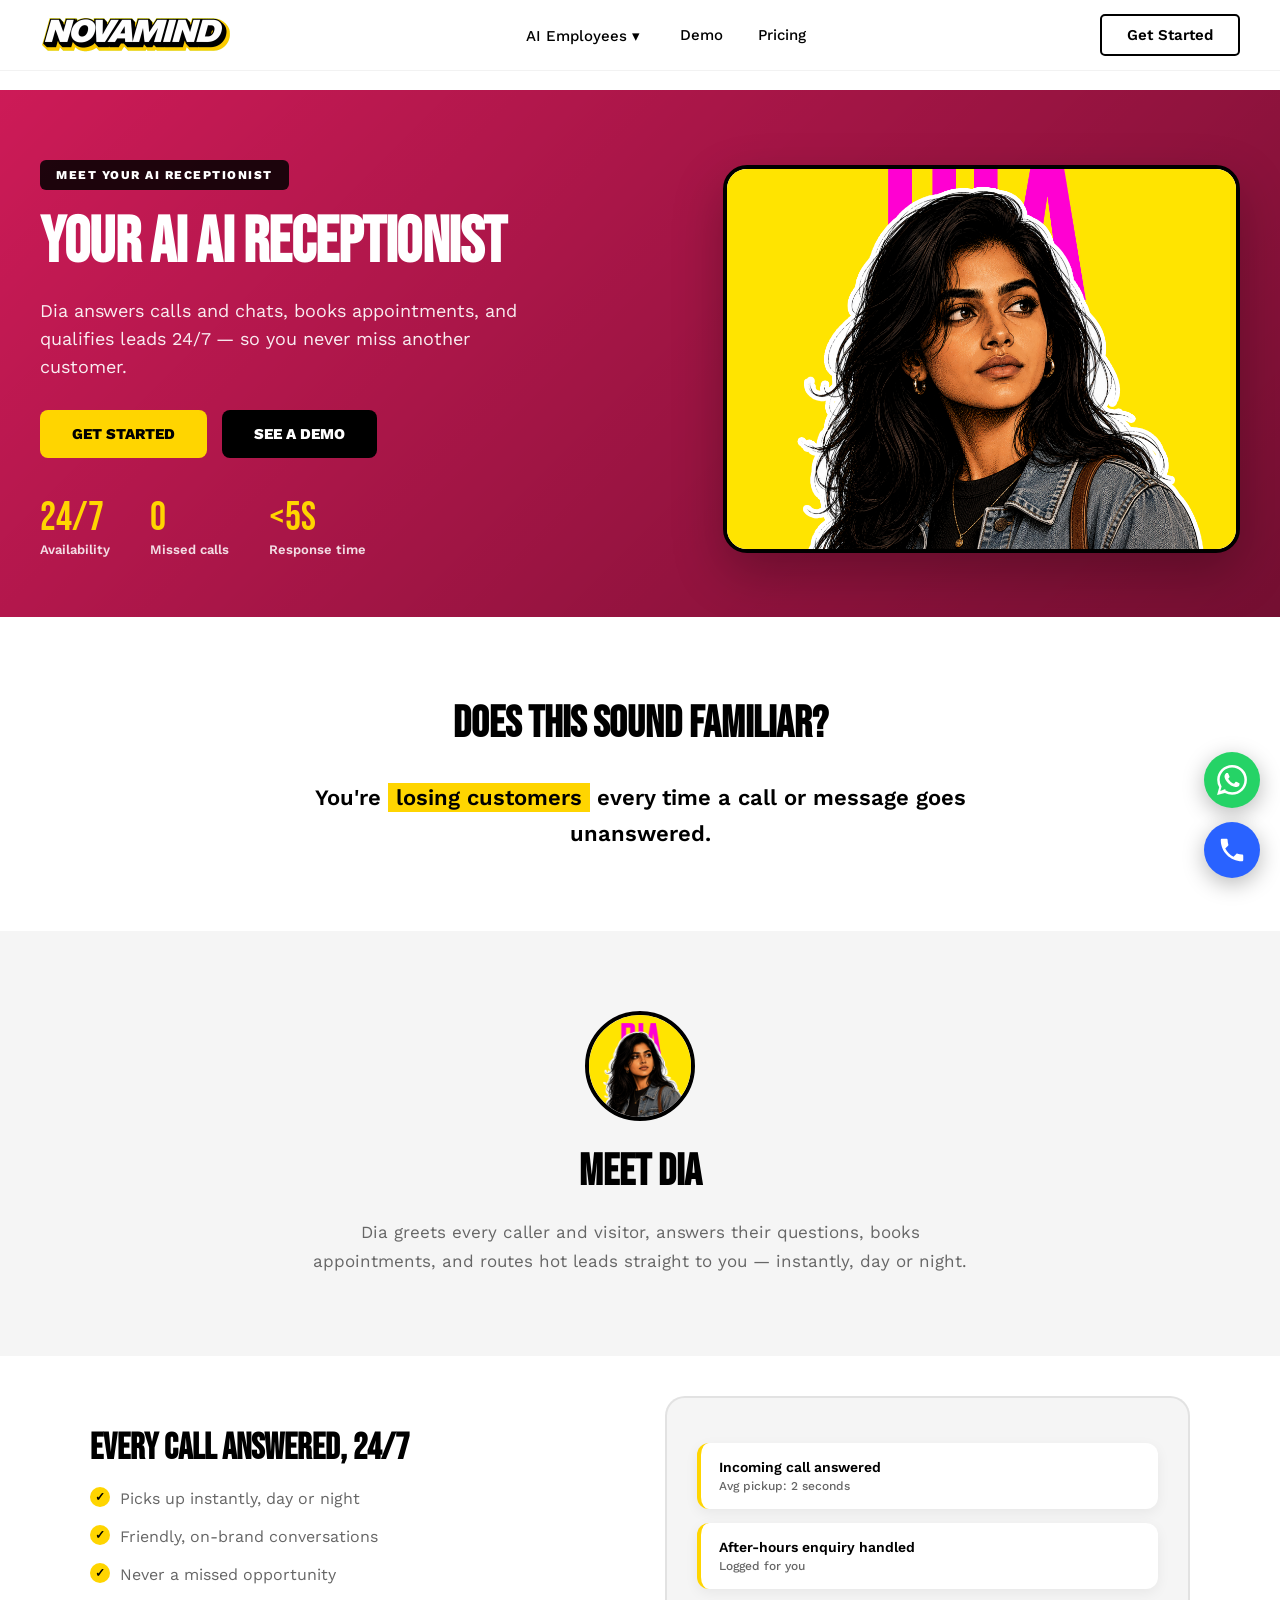
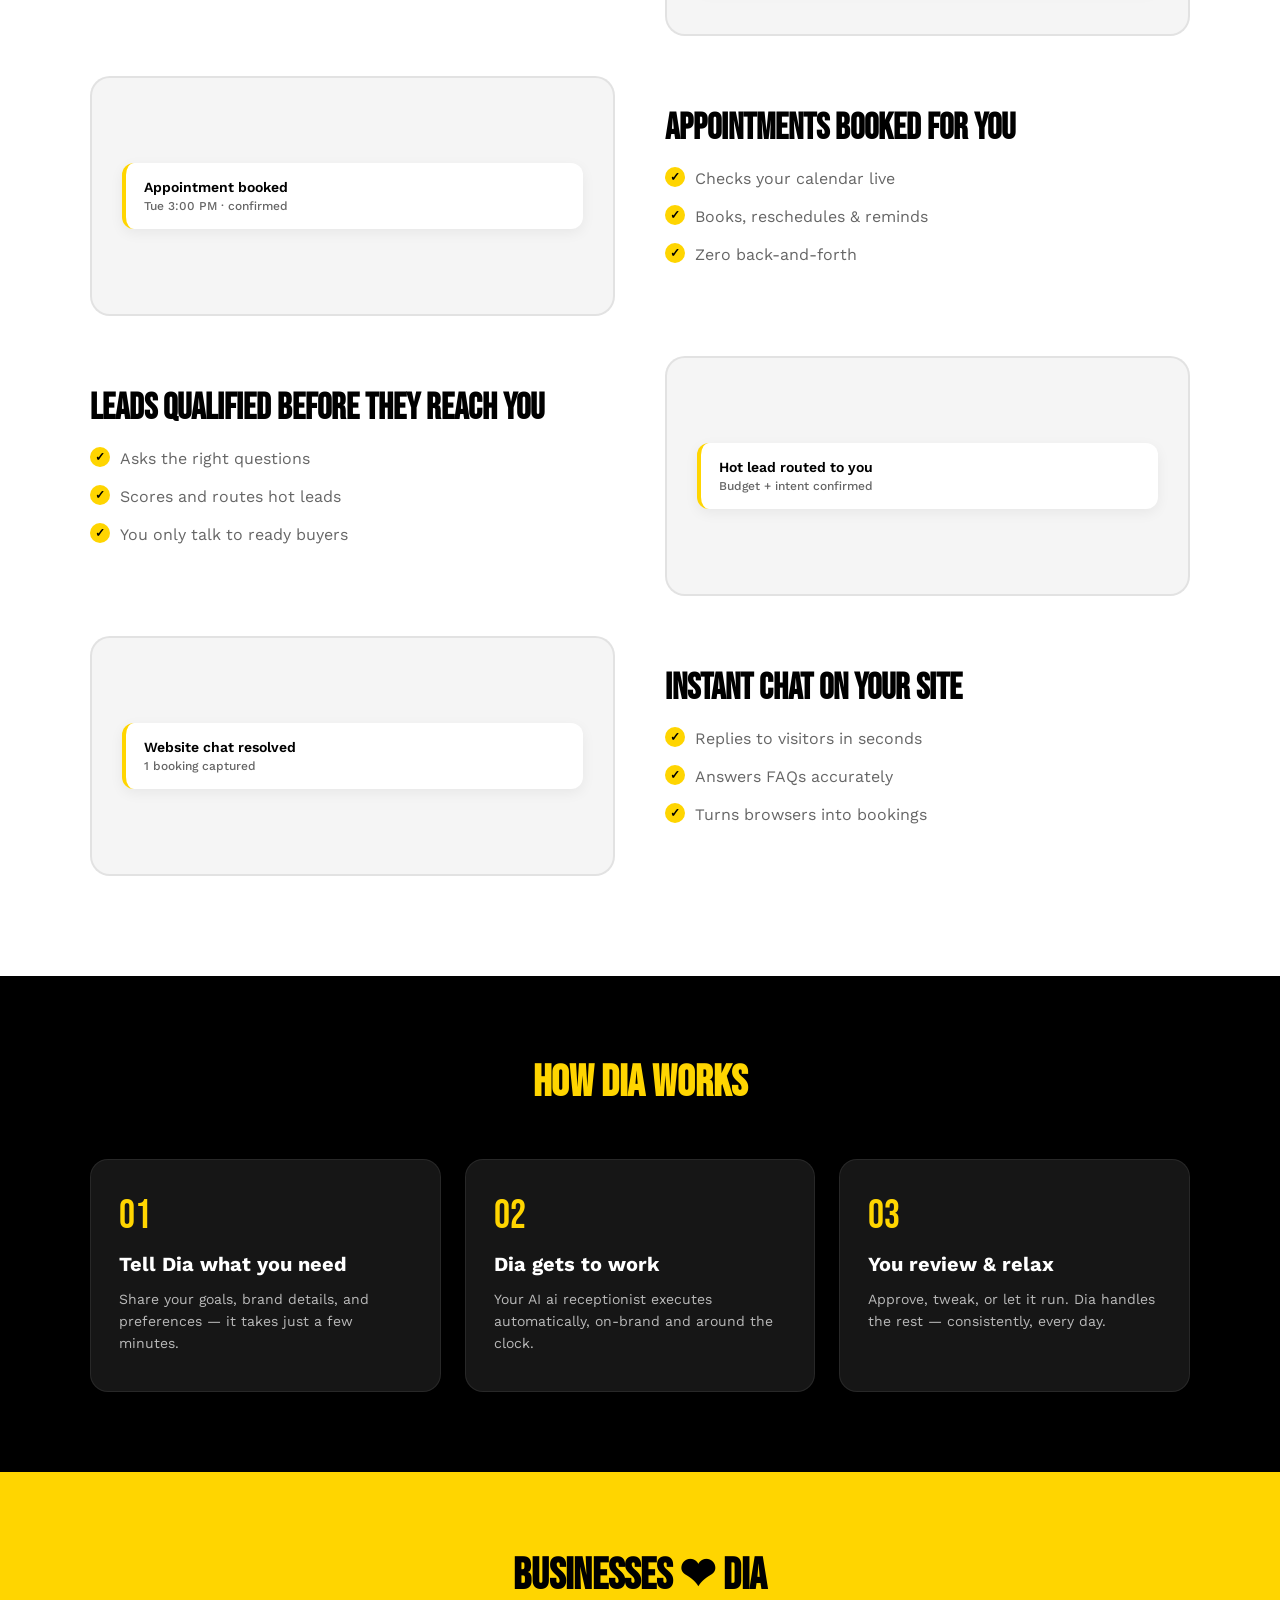
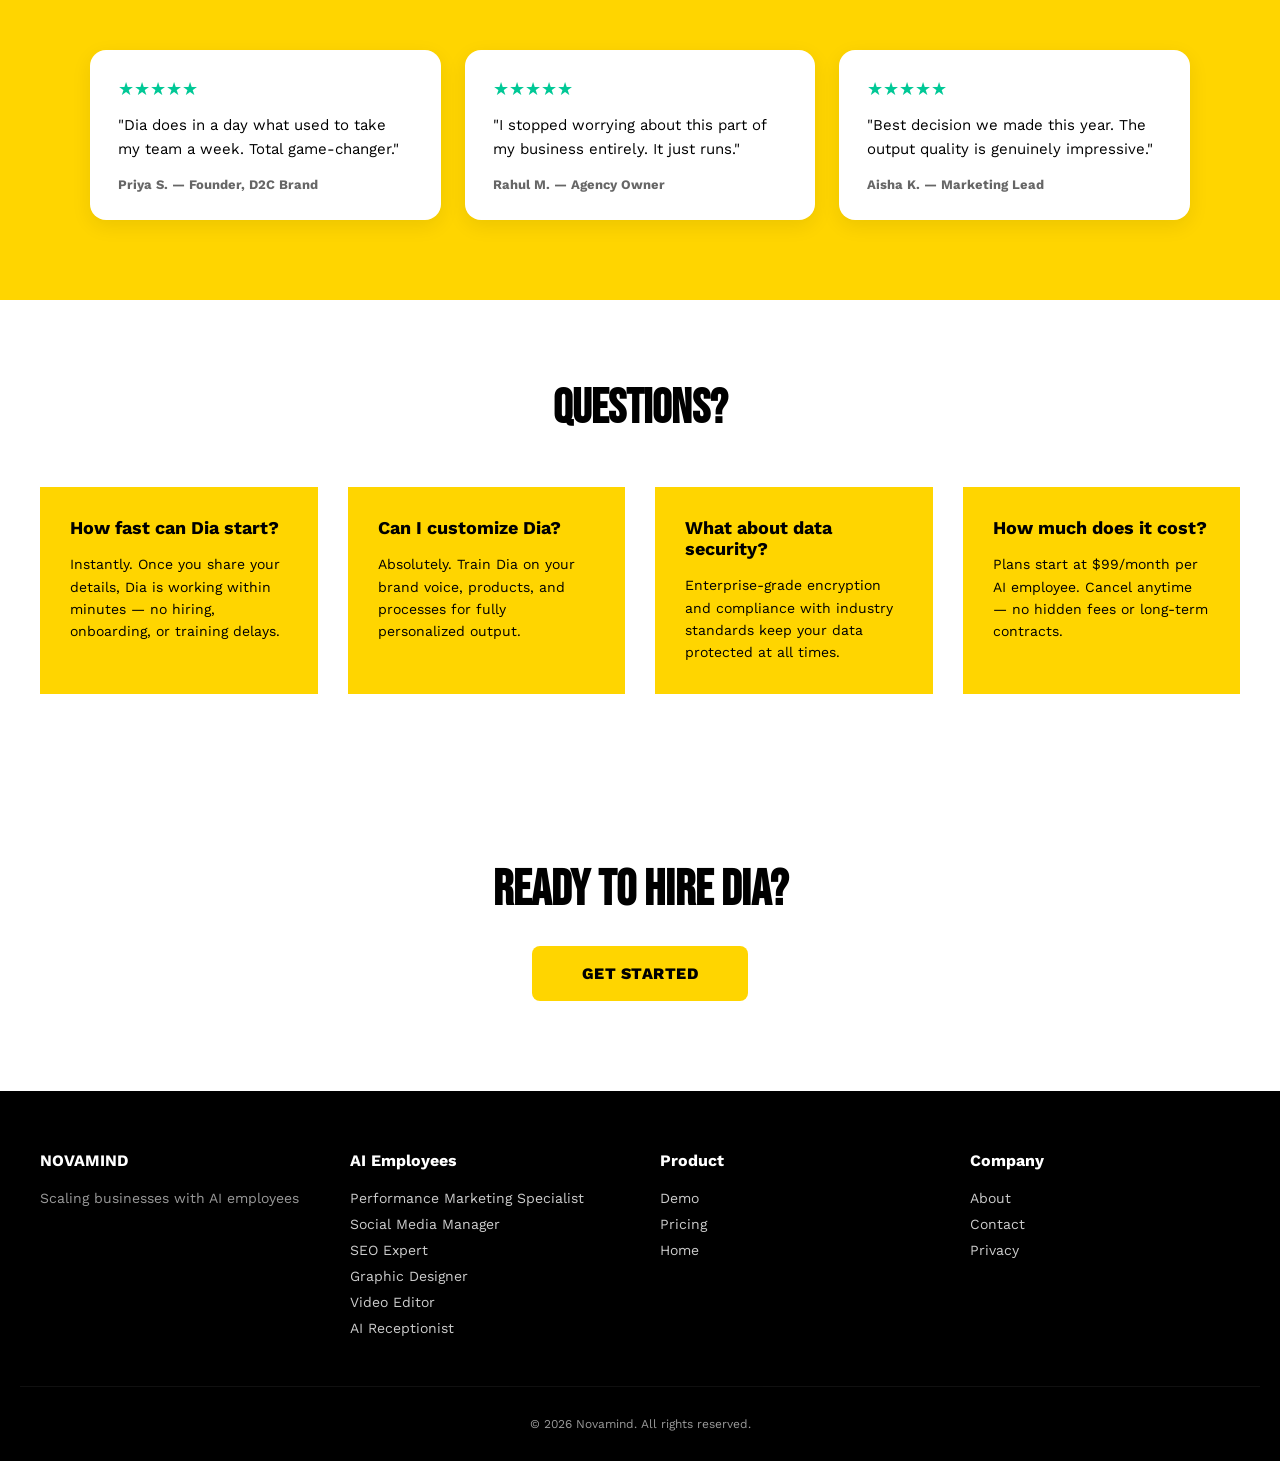
==== commit 25576a35: "Add floating Call + WhatsApp buttons on every page Placeholder numbers (910000000000) — to be replac" ====
--- a/ai-receptionist.html
+++ b/ai-receptionist.html
@@ -6,7 +6,7 @@
     <title>Dia — Your AI AI Receptionist | Novamind</title>
     <link rel="icon" type="image/png" href="images/favicon.png">
     <link rel="apple-touch-icon" href="images/favicon.png">
-    <link rel="stylesheet" href="css/style.css?v=18">
+    <link rel="stylesheet" href="css/style.css?v=20">
     <link rel="stylesheet" href="css/employee.css?v=1">
 </head>
 <body>
@@ -79,7 +79,7 @@
                 <a href="index.html#pricing">Pricing</a>
             </nav>
             <div class="nav-actions desktop-nav">
-                <a href="index.html#get-started" class="get-started-btn">Get Started</a>
+                <a href="get-started.html" class="get-started-btn">Get Started</a>
             </div>
             <button class="hamburger-menu" id="hamburgerMenu"><span></span><span></span><span></span></button>
         </div>
@@ -127,7 +127,7 @@
                 </div>
             </div>
             <div class="mobile-menu-buttons">
-                <a href="index.html#get-started" class="mobile-get-started-btn">GET STARTED</a>
+                <a href="get-started.html" class="mobile-get-started-btn">GET STARTED</a>
             </div>
         </div>
     </div>
@@ -141,7 +141,7 @@
                     <h1>YOUR AI AI RECEPTIONIST</h1>
                     <p class="emp-hero-desc">Dia answers calls and chats, books appointments, and qualifies leads 24/7 — so you never miss another customer.</p>
                     <div class="emp-hero-cta">
-                        <a href="index.html#get-started" class="emp-btn emp-btn-primary">GET STARTED</a>
+                        <a href="get-started.html" class="emp-btn emp-btn-primary">GET STARTED</a>
                         <a href="index.html#demo" class="emp-btn emp-btn-secondary">SEE A DEMO</a>
                     </div>
                     <div class="emp-stats">
@@ -296,7 +296,7 @@
         <!-- Bottom CTA -->
         <section class="emp-bottom">
             <h2>READY TO HIRE DIA?</h2>
-            <a href="index.html#get-started" class="cta-button">GET STARTED</a>
+            <a href="get-started.html" class="cta-button">GET STARTED</a>
         </section>
     </main>
 
@@ -331,6 +331,15 @@
         <div class="footer-bottom">© 2026 Novamind. All rights reserved.</div>
     </footer>
 
+    <div class="floating-contact">
+        <a href="https://wa.me/910000000000?text=Hi%20Novamind%2C%20I'd%20like%20to%20know%20more%20about%20your%20AI%20employees." class="float-btn float-whatsapp" target="_blank" rel="noopener" aria-label="Chat on WhatsApp">
+            <svg viewBox="0 0 24 24" fill="currentColor"><path d="M.057 24l1.687-6.163a11.867 11.867 0 0 1-1.587-5.946C.16 5.335 5.495 0 12.05 0a11.82 11.82 0 0 1 8.413 3.488 11.82 11.82 0 0 1 3.48 8.414c-.003 6.557-5.338 11.892-11.893 11.892a11.9 11.9 0 0 1-5.688-1.448L.057 24zm6.597-3.807c1.676.995 3.276 1.591 5.392 1.592 5.448 0 9.886-4.434 9.889-9.885.002-5.462-4.415-9.89-9.881-9.892-5.452 0-9.887 4.434-9.889 9.884a9.86 9.86 0 0 0 1.51 5.26l-.999 3.648 3.978-1.607zm11.387-5.464c-.074-.124-.272-.198-.57-.347-.297-.149-1.758-.868-2.031-.967-.272-.099-.47-.149-.669.149-.198.297-.768.967-.941 1.165-.173.198-.347.223-.644.074-.297-.149-1.255-.462-2.39-1.475-.883-.788-1.48-1.761-1.653-2.059-.173-.297-.018-.458.13-.606.134-.133.297-.347.446-.521.151-.172.2-.296.3-.495.099-.198.05-.372-.025-.521-.075-.148-.669-1.611-.916-2.206-.242-.579-.487-.5-.669-.51l-.57-.01c-.198 0-.52.074-.792.372s-1.04 1.016-1.04 2.479 1.065 2.876 1.213 3.074c.149.198 2.095 3.2 5.076 4.487.709.306 1.263.489 1.694.626.712.226 1.36.194 1.872.118.571-.085 1.758-.719 2.006-1.413.247-.694.247-1.289.173-1.413z"/></svg>
+        </a>
+        <a href="tel:+910000000000" class="float-btn float-call" aria-label="Call us">
+            <svg viewBox="0 0 24 24" fill="currentColor"><path d="M6.62 10.79c1.44 2.83 3.76 5.14 6.59 6.59l2.2-2.2c.27-.27.67-.36 1.02-.24 1.12.37 2.33.57 3.57.57.55 0 1 .45 1 1V20c0 .55-.45 1-1 1-9.39 0-17-7.61-17-17 0-.55.45-1 1-1h3.5c.55 0 1 .45 1 1 0 1.25.2 2.45.57 3.57.11.35.03.74-.25 1.02l-2.2 2.2z"/></svg>
+        </a>
+    </div>
+
     <script src="js/script.js?v=3"></script>
 </body>
 </html>
--- a/css/style.css
+++ b/css/style.css
@@ -297,6 +297,24 @@
     margin-bottom: 20px;
 }
 
+.mobile-menu-section + .mobile-menu-section {
+    margin-top: 30px;
+}
+
+.mobile-nav-link {
+    display: block;
+    padding: 14px 4px;
+    font-size: 18px;
+    font-weight: 700;
+    color: var(--black);
+    text-decoration: none;
+    border-bottom: 1px solid rgba(0, 0, 0, 0.08);
+}
+
+.mobile-nav-link:hover {
+    color: var(--gray);
+}
+
 .mobile-menu-grid {
     display: flex;
     flex-direction: column;
@@ -1096,6 +1114,65 @@
     opacity: 0.6;
 }
 
+/* Floating contact buttons (Call + WhatsApp) */
+.floating-contact {
+    position: fixed;
+    right: 20px;
+    bottom: 22px;
+    display: flex;
+    flex-direction: column;
+    gap: 14px;
+    z-index: 1600;
+}
+
+.float-btn {
+    width: 56px;
+    height: 56px;
+    border-radius: 50%;
+    display: flex;
+    align-items: center;
+    justify-content: center;
+    color: #fff;
+    box-shadow: 0 6px 22px rgba(0, 0, 0, 0.28);
+    transition: transform 0.2s ease, box-shadow 0.2s ease;
+}
+
+.float-btn:hover {
+    transform: scale(1.08);
+    box-shadow: 0 10px 28px rgba(0, 0, 0, 0.32);
+}
+
+.float-btn svg {
+    width: 30px;
+    height: 30px;
+}
+
+.float-whatsapp {
+    background: #25D366;
+}
+
+.float-call {
+    background: #2962FF;
+    animation: floatPulse 2s infinite;
+}
+
+@keyframes floatPulse {
+    0%   { box-shadow: 0 6px 22px rgba(0,0,0,0.28), 0 0 0 0 rgba(41, 98, 255, 0.45); }
+    70%  { box-shadow: 0 6px 22px rgba(0,0,0,0.28), 0 0 0 14px rgba(41, 98, 255, 0); }
+    100% { box-shadow: 0 6px 22px rgba(0,0,0,0.28), 0 0 0 0 rgba(41, 98, 255, 0); }
+}
+
+@media (max-width: 480px) {
+    .float-btn {
+        width: 50px;
+        height: 50px;
+    }
+    .float-btn svg {
+        width: 26px;
+        height: 26px;
+    }
+}
+
 /* Animations */
 @keyframes fadeInUp {
     from {
